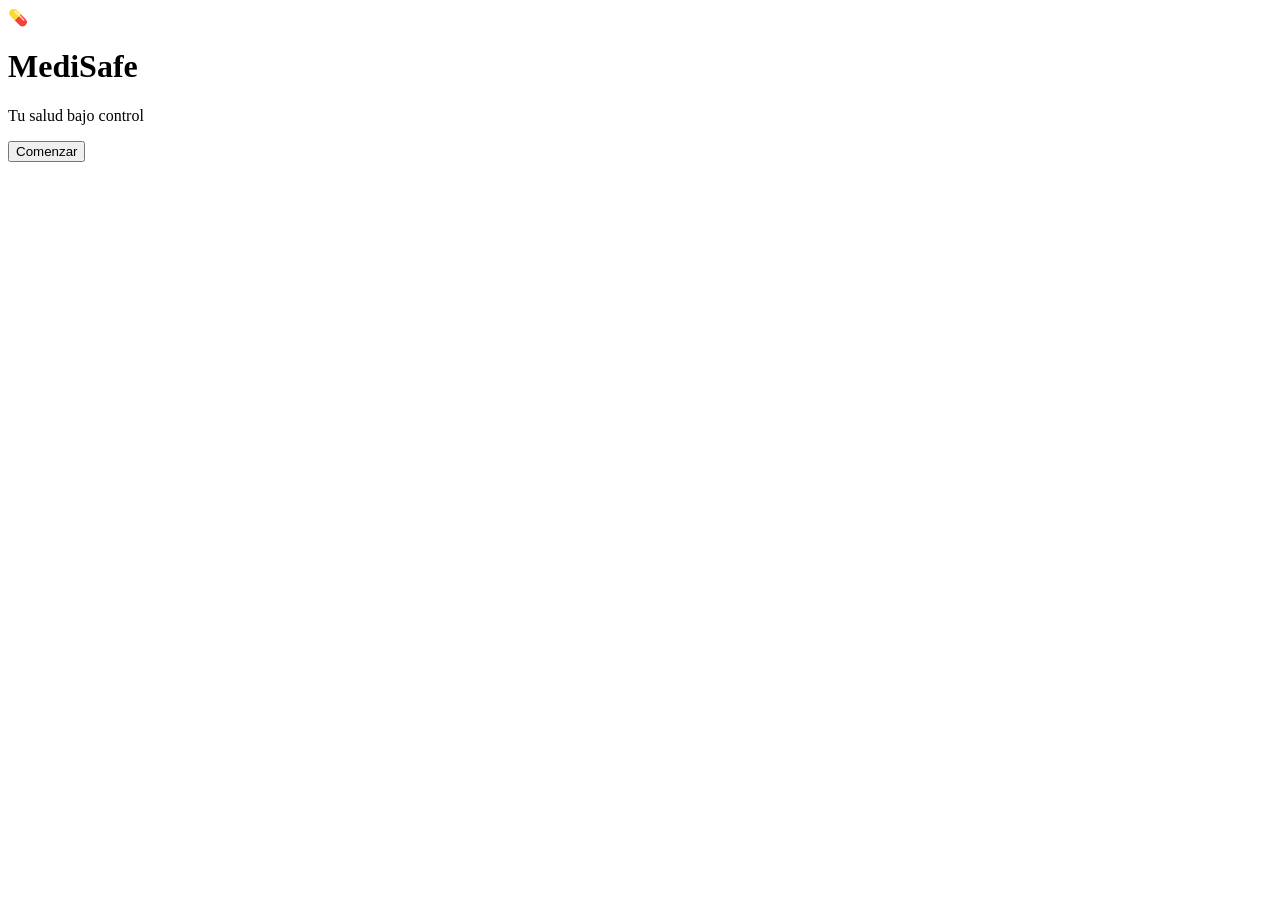
==== index.html @ d2d0068b "Update index.html" ====
<!DOCTYPE html>
<html lang="es">
<head>
    <meta charset="UTF-8">
    <meta name="viewport" content="width=device-width, initial-scale=1.0">
    <title>MediSafe - Bienvenida</title>

    <link rel="stylesheet" href="css/style.css">
</head>

<body>

<div class="app-frame">

    <main class="splash">

        <div class="logo-mark">
            💊
        </div>

        <h1>MediSafe</h1>

        <p class="tagline">
            Tu salud bajo control
        </p>

        <div class="pill-decor">
            <span></span>
            <span></span>
            <span></span>
        </div>

        <button
            class="btn btn-primary btn-start"
            onclick="irA('login.html')">

            Comenzar

        </button>

    </main>

</div>

<script src="./script.js"></script>

</body>
</html>
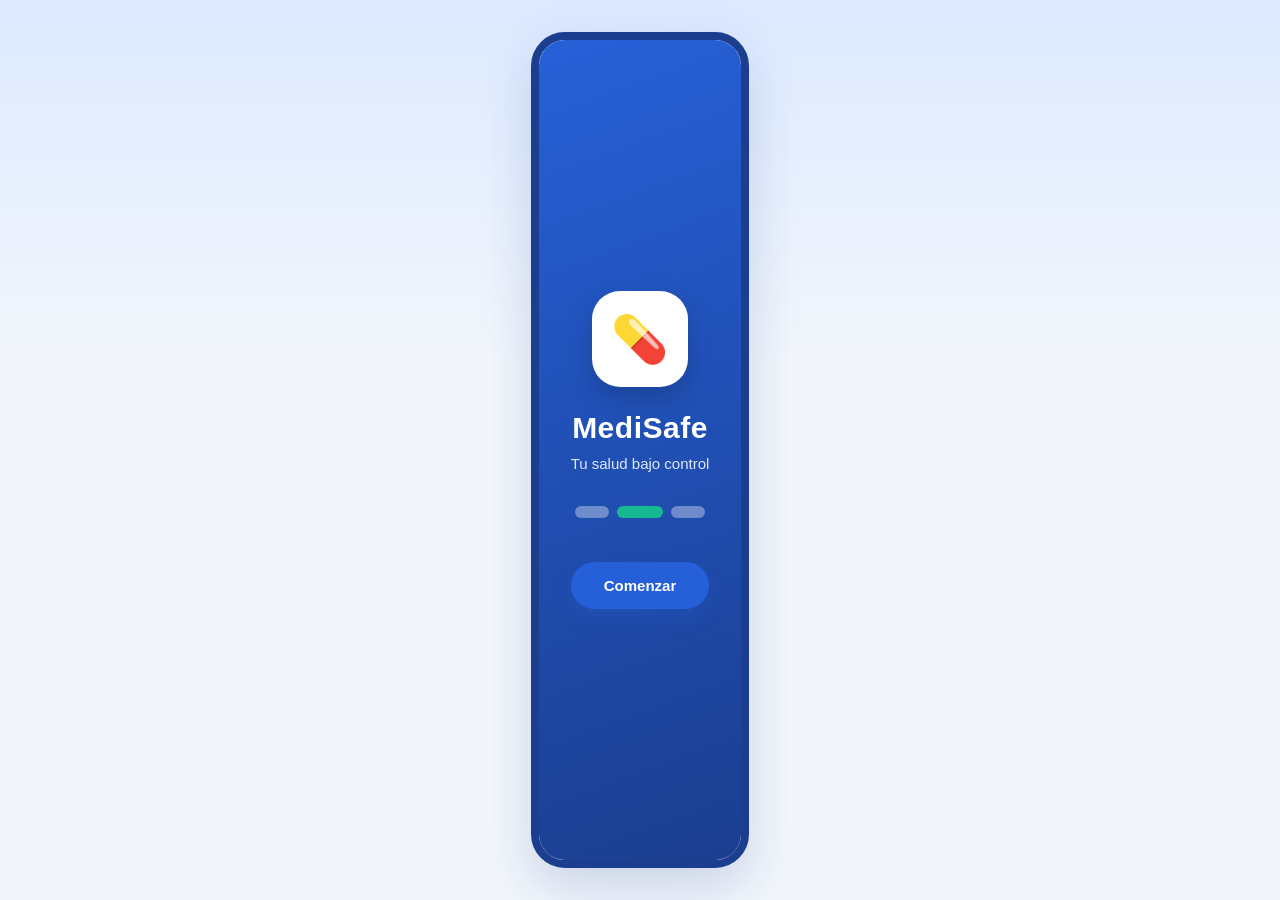
==== commit ed03222c: "Update index.html" ====
--- a/index.html
+++ b/index.html
@@ -1,11 +1,12 @@
 <!DOCTYPE html>
 <html lang="es">
+
 <head>
     <meta charset="UTF-8">
     <meta name="viewport" content="width=device-width, initial-scale=1.0">
     <title>MediSafe - Bienvenida</title>
 
-    <link rel="stylesheet" href="css/style.css">
+    <link rel="stylesheet" href="style.css">
 </head>
 
 <body>
@@ -33,16 +34,14 @@
         <button
             class="btn btn-primary btn-start"
             onclick="irA('login.html')">
-
             Comenzar
-
         </button>
 
     </main>
 
 </div>
 
-<script src="./script.js"></script>
+<script src="script.js"></script>
 
 </body>
 </html>
--- a/style.css
+++ b/style.css
@@ -0,0 +1,582 @@
+/* =========================================================
+   MediSafe · style.css
+   Paleta: azul confianza + verde salud + blanco clínico
+   ========================================================= */
+
+@import url('https://fonts.googleapis.com/css2?family=Poppins:wght@500;600;700&family=Inter:wght@400;500;600&display=swap');
+
+:root {
+  --blue: #2660D8;
+  --blue-dark: #1B3E8F;
+  --blue-soft: #E8EFFC;
+  --green: #17B992;
+  --green-dark: #0E8F71;
+  --green-soft: #E1F8F1;
+  --white: #FFFFFF;
+  --bg: #F2F6FC;
+  --text: #1C2733;
+  --text-muted: #6B7A8D;
+  --border: #DCE6F5;
+  --warning: #F5A623;
+  --warning-soft: #FEF3DE;
+  --danger: #E45050;
+  --danger-soft: #FCE7E7;
+  --radius-pill: 999px;
+  --radius-card: 18px;
+  --radius-input: 14px;
+  --shadow-card: 0 6px 18px rgba(38, 96, 216, 0.08);
+  --shadow-frame: 0 20px 50px rgba(27, 62, 143, 0.18);
+}
+
+* { box-sizing: border-box; margin: 0; padding: 0; }
+
+html, body {
+  height: 100%;
+}
+
+body {
+  font-family: 'Inter', sans-serif;
+  background: var(--bg);
+  color: var(--text);
+  -webkit-font-smoothing: antialiased;
+}
+
+h1, h2, h3, h4, .brand {
+  font-family: 'Poppins', sans-serif;
+}
+
+a { text-decoration: none; color: inherit; }
+button { font-family: inherit; cursor: pointer; }
+ul { list-style: none; }
+
+/* ---------- Marco tipo celular ---------- */
+.app-frame {
+  max-width: 430px;
+  min-height: 100vh;
+  margin: 0 auto;
+  background: var(--white);
+  position: relative;
+  display: flex;
+  flex-direction: column;
+  box-shadow: var(--shadow-frame);
+}
+
+@media (min-width: 431px) {
+  body {
+    display: flex;
+    justify-content: center;
+    padding: 32px 0;
+    background: linear-gradient(180deg, #DCE9FF 0%, #F2F6FC 40%);
+  }
+  .app-frame {
+    min-height: 90vh;
+    border-radius: 34px;
+    overflow: hidden;
+    border: 8px solid var(--blue-dark);
+  }
+}
+
+.app-content {
+  flex: 1;
+  padding: 20px 20px 96px 20px;
+  overflow-y: auto;
+}
+
+.app-content.no-nav {
+  padding-bottom: 24px;
+}
+
+/* ---------- Encabezado ---------- */
+.top-bar {
+  display: flex;
+  align-items: center;
+  gap: 12px;
+  padding: 18px 20px;
+  background: var(--white);
+  border-bottom: 1px solid var(--border);
+  position: sticky;
+  top: 0;
+  z-index: 5;
+}
+
+.top-bar .back-btn {
+  width: 34px;
+  height: 34px;
+  border-radius: var(--radius-pill);
+  background: var(--blue-soft);
+  color: var(--blue-dark);
+  display: flex;
+  align-items: center;
+  justify-content: center;
+  font-size: 18px;
+  border: none;
+  flex-shrink: 0;
+}
+
+.top-bar h1 {
+  font-size: 18px;
+  font-weight: 600;
+  color: var(--blue-dark);
+}
+
+/* ---------- Pantalla de bienvenida ---------- */
+.splash {
+  flex: 1;
+  display: flex;
+  flex-direction: column;
+  align-items: center;
+  justify-content: center;
+  text-align: center;
+  padding: 40px 32px;
+  background: linear-gradient(160deg, var(--blue) 0%, var(--blue-dark) 100%);
+  color: var(--white);
+}
+
+.splash .logo-mark {
+  width: 96px;
+  height: 96px;
+  border-radius: 28px;
+  background: var(--white);
+  display: flex;
+  align-items: center;
+  justify-content: center;
+  font-size: 46px;
+  margin-bottom: 24px;
+  box-shadow: 0 10px 26px rgba(0,0,0,0.18);
+}
+
+.splash h1 {
+  font-size: 30px;
+  font-weight: 700;
+  letter-spacing: 0.5px;
+}
+
+.splash .tagline {
+  margin-top: 10px;
+  font-size: 15px;
+  color: #DCE9FF;
+}
+
+.splash .pill-decor {
+  display: flex;
+  gap: 8px;
+  margin: 34px 0;
+}
+
+.splash .pill-decor span {
+  width: 34px;
+  height: 12px;
+  border-radius: var(--radius-pill);
+  background: rgba(255,255,255,0.35);
+}
+.splash .pill-decor span:nth-child(2) { background: var(--green); width: 46px; }
+
+.splash .btn-start {
+  margin-top: 10px;
+  width: 100%;
+}
+
+/* ---------- Botones ---------- */
+.btn {
+  display: inline-flex;
+  align-items: center;
+  justify-content: center;
+  gap: 8px;
+  width: 100%;
+  padding: 15px 20px;
+  border-radius: var(--radius-pill);
+  border: none;
+  font-size: 15px;
+  font-weight: 600;
+  transition: transform 0.15s ease, box-shadow 0.15s ease;
+}
+
+.btn:active { transform: scale(0.97); }
+
+.btn-primary {
+  background: var(--blue);
+  color: var(--white);
+  box-shadow: 0 8px 18px rgba(38, 96, 216, 0.28);
+}
+
+.btn-accent {
+  background: var(--green);
+  color: var(--white);
+  box-shadow: 0 8px 18px rgba(23, 185, 146, 0.28);
+}
+
+.btn-outline {
+  background: var(--white);
+  color: var(--blue);
+  border: 1.5px solid var(--blue);
+}
+
+.btn-ghost {
+  background: transparent;
+  color: var(--blue-dark);
+  text-decoration: underline;
+}
+
+.btn-sm {
+  width: auto;
+  padding: 9px 18px;
+  font-size: 13px;
+}
+
+.btn-danger-outline {
+  background: var(--danger-soft);
+  color: var(--danger);
+  border: 1.5px solid var(--danger);
+}
+
+/* ---------- Formularios ---------- */
+.form-group { margin-bottom: 18px; }
+
+.form-group label {
+  display: block;
+  font-size: 13px;
+  font-weight: 600;
+  color: var(--text-muted);
+  margin-bottom: 6px;
+}
+
+.form-group input,
+.form-group select,
+.form-group textarea {
+  width: 100%;
+  padding: 14px 16px;
+  border-radius: var(--radius-input);
+  border: 1.5px solid var(--border);
+  background: var(--bg);
+  font-size: 14.5px;
+  color: var(--text);
+}
+
+.form-group input:focus,
+.form-group select:focus,
+.form-group textarea:focus {
+  outline: none;
+  border-color: var(--blue);
+  background: var(--white);
+}
+
+.form-row {
+  display: flex;
+  gap: 12px;
+}
+.form-row .form-group { flex: 1; }
+
+.field-hint {
+  font-size: 12px;
+  color: var(--text-muted);
+  margin-top: -12px;
+  margin-bottom: 16px;
+}
+
+.field-error {
+  font-size: 12px;
+  color: var(--danger);
+  margin-top: -12px;
+  margin-bottom: 16px;
+  display: none;
+}
+
+/* ---------- Encabezados de sección tipo auth ---------- */
+.auth-header {
+  text-align: center;
+  padding: 36px 8px 28px 8px;
+}
+.auth-header .logo-mark-sm {
+  width: 60px;
+  height: 60px;
+  border-radius: 18px;
+  background: var(--blue-soft);
+  color: var(--blue-dark);
+  display: flex;
+  align-items: center;
+  justify-content: center;
+  font-size: 28px;
+  margin: 0 auto 16px auto;
+}
+.auth-header h2 { font-size: 21px; color: var(--blue-dark); }
+.auth-header p { font-size: 13.5px; color: var(--text-muted); margin-top: 6px; }
+
+.auth-footer {
+  text-align: center;
+  font-size: 13.5px;
+  color: var(--text-muted);
+  margin-top: 20px;
+}
+
+/* ---------- Saludo de inicio ---------- */
+.greeting-card {
+  background: linear-gradient(135deg, var(--blue) 0%, var(--green-dark) 130%);
+  color: var(--white);
+  border-radius: var(--radius-card);
+  padding: 22px;
+  margin-bottom: 22px;
+}
+.greeting-card p.sub { font-size: 13px; color: #E1F0FF; margin-top: 4px; }
+.greeting-card h2 { font-size: 20px; margin-bottom: 2px; }
+.greeting-card .adherence {
+  margin-top: 16px;
+  display: flex;
+  align-items: center;
+  gap: 10px;
+}
+.greeting-card .adherence-bar {
+  flex: 1;
+  height: 8px;
+  background: rgba(255,255,255,0.25);
+  border-radius: var(--radius-pill);
+  overflow: hidden;
+}
+.greeting-card .adherence-bar span {
+  display: block;
+  height: 100%;
+  background: var(--white);
+  border-radius: var(--radius-pill);
+}
+
+/* ---------- Menu / tarjetas de navegación (inicio) ---------- */
+.menu-grid {
+  display: grid;
+  grid-template-columns: 1fr 1fr;
+  gap: 14px;
+}
+
+.menu-card {
+  background: var(--white);
+  border: 1px solid var(--border);
+  border-radius: var(--radius-card);
+  padding: 18px 14px;
+  box-shadow: var(--shadow-card);
+  display: flex;
+  flex-direction: column;
+  gap: 10px;
+}
+
+.menu-card .icon-badge {
+  width: 42px;
+  height: 42px;
+  border-radius: 12px;
+  display: flex;
+  align-items: center;
+  justify-content: center;
+  font-size: 20px;
+}
+.menu-card span.label { font-size: 14px; font-weight: 600; }
+.menu-card p.desc { font-size: 12px; color: var(--text-muted); }
+
+.icon-badge.blue { background: var(--blue-soft); color: var(--blue-dark); }
+.icon-badge.green { background: var(--green-soft); color: var(--green-dark); }
+.icon-badge.warning { background: var(--warning-soft); color: var(--warning); }
+.icon-badge.grey { background: var(--bg); color: var(--text-muted); }
+
+.section-title {
+  font-size: 15px;
+  font-weight: 600;
+  color: var(--blue-dark);
+  margin: 22px 0 12px 0;
+  display: flex;
+  align-items: center;
+  justify-content: space-between;
+}
+
+/* ---------- Tarjetas de medicamento ---------- */
+.med-card {
+  background: var(--white);
+  border-radius: var(--radius-card);
+  border: 1px solid var(--border);
+  box-shadow: var(--shadow-card);
+  padding: 16px;
+  display: flex;
+  gap: 14px;
+  margin-bottom: 14px;
+}
+
+.med-card .pill-icon {
+  width: 46px;
+  height: 46px;
+  border-radius: 14px;
+  background: var(--green-soft);
+  color: var(--green-dark);
+  font-size: 20px;
+  display: flex;
+  align-items: center;
+  justify-content: center;
+  flex-shrink: 0;
+}
+
+.med-card .med-info { flex: 1; }
+.med-card h3 { font-size: 15.5px; }
+.med-card p { font-size: 12.5px; color: var(--text-muted); margin-top: 2px; }
+
+.med-card .med-meta {
+  display: flex;
+  gap: 14px;
+  margin-top: 8px;
+  font-size: 12px;
+  color: var(--text-muted);
+}
+
+.badge {
+  display: inline-block;
+  padding: 4px 11px;
+  border-radius: var(--radius-pill);
+  font-size: 11px;
+  font-weight: 600;
+}
+.badge.active { background: var(--green-soft); color: var(--green-dark); }
+.badge.pending { background: var(--warning-soft); color: var(--warning); }
+.badge.done { background: var(--blue-soft); color: var(--blue-dark); }
+.badge.finished { background: var(--bg); color: var(--text-muted); }
+
+/* ---------- Recordatorios ---------- */
+.reminder-item {
+  background: var(--white);
+  border-radius: var(--radius-card);
+  border: 1px solid var(--border);
+  box-shadow: var(--shadow-card);
+  padding: 14px 16px;
+  display: flex;
+  align-items: center;
+  gap: 12px;
+  margin-bottom: 12px;
+}
+
+.reminder-item .time-chip {
+  background: var(--blue-soft);
+  color: var(--blue-dark);
+  font-weight: 700;
+  font-size: 13px;
+  padding: 8px 10px;
+  border-radius: 10px;
+  text-align: center;
+  min-width: 58px;
+}
+
+.reminder-item .r-info { flex: 1; }
+.reminder-item h4 { font-size: 14.5px; }
+.reminder-item p { font-size: 12px; color: var(--text-muted); }
+
+.reminder-item.taken { opacity: 0.55; }
+.reminder-item.taken .time-chip { background: var(--green-soft); color: var(--green-dark); }
+
+.check-btn {
+  width: 36px;
+  height: 36px;
+  border-radius: var(--radius-pill);
+  border: 1.5px solid var(--border);
+  background: var(--white);
+  color: var(--text-muted);
+  font-size: 16px;
+  flex-shrink: 0;
+}
+.reminder-item.taken .check-btn {
+  background: var(--green);
+  border-color: var(--green);
+  color: var(--white);
+}
+
+/* ---------- Alertas de seguridad ---------- */
+.alert-card {
+  border-radius: var(--radius-card);
+  padding: 16px;
+  margin-bottom: 14px;
+  border: 1px solid transparent;
+  display: flex;
+  gap: 12px;
+}
+.alert-card .a-icon { font-size: 20px; }
+.alert-card h4 { font-size: 14.5px; margin-bottom: 3px; }
+.alert-card p { font-size: 12.5px; }
+
+.alert-card.danger { background: var(--danger-soft); border-color: #F5C6C6; color: #8C2C2C; }
+.alert-card.warning { background: var(--warning-soft); border-color: #F6DFA8; color: #8A5A0B; }
+.alert-card.info { background: var(--blue-soft); border-color: #C7D9F7; color: var(--blue-dark); }
+.alert-card.tip { background: var(--green-soft); border-color: #B7EBD9; color: var(--green-dark); }
+
+/* ---------- Perfil ---------- */
+.profile-header {
+  display: flex;
+  align-items: center;
+  gap: 14px;
+  margin-bottom: 22px;
+}
+.profile-avatar {
+  width: 64px;
+  height: 64px;
+  border-radius: var(--radius-pill);
+  background: var(--blue-soft);
+  color: var(--blue-dark);
+  font-size: 24px;
+  font-weight: 700;
+  display: flex;
+  align-items: center;
+  justify-content: center;
+}
+.profile-header h2 { font-size: 18px; }
+.profile-header p { font-size: 12.5px; color: var(--text-muted); }
+
+.list-panel {
+  background: var(--white);
+  border: 1px solid var(--border);
+  border-radius: var(--radius-card);
+  box-shadow: var(--shadow-card);
+  overflow: hidden;
+  margin-bottom: 18px;
+}
+
+.list-panel .list-row {
+  display: flex;
+  align-items: center;
+  gap: 12px;
+  padding: 14px 16px;
+  border-bottom: 1px solid var(--border);
+}
+.list-panel .list-row:last-child { border-bottom: none; }
+.list-row .row-icon {
+  width: 34px; height: 34px;
+  border-radius: 10px;
+  background: var(--bg);
+  display: flex; align-items: center; justify-content: center;
+  font-size: 15px;
+}
+.list-row .row-label { flex: 1; font-size: 14px; }
+.list-row .row-arrow { color: var(--text-muted); }
+
+/* ---------- Barra de navegación inferior ---------- */
+.bottom-nav {
+  position: absolute;
+  bottom: 0; left: 0; right: 0;
+  background: var(--white);
+  border-top: 1px solid var(--border);
+  display: flex;
+  justify-content: space-around;
+  padding: 10px 6px 14px 6px;
+  z-index: 10;
+}
+
+.nav-item {
+  display: flex;
+  flex-direction: column;
+  align-items: center;
+  gap: 3px;
+  font-size: 10.5px;
+  color: var(--text-muted);
+  flex: 1;
+}
+.nav-item .nav-icon { font-size: 19px; }
+.nav-item.active { color: var(--blue); font-weight: 600; }
+
+/* ---------- Utilidades ---------- */
+.mt-8 { margin-top: 8px; }
+.mt-16 { margin-top: 16px; }
+.center-text { text-align: center; }
+.empty-state {
+  text-align: center;
+  padding: 40px 20px;
+  color: var(--text-muted);
+}
+.empty-state .e-icon { font-size: 38px; margin-bottom: 10px; }
